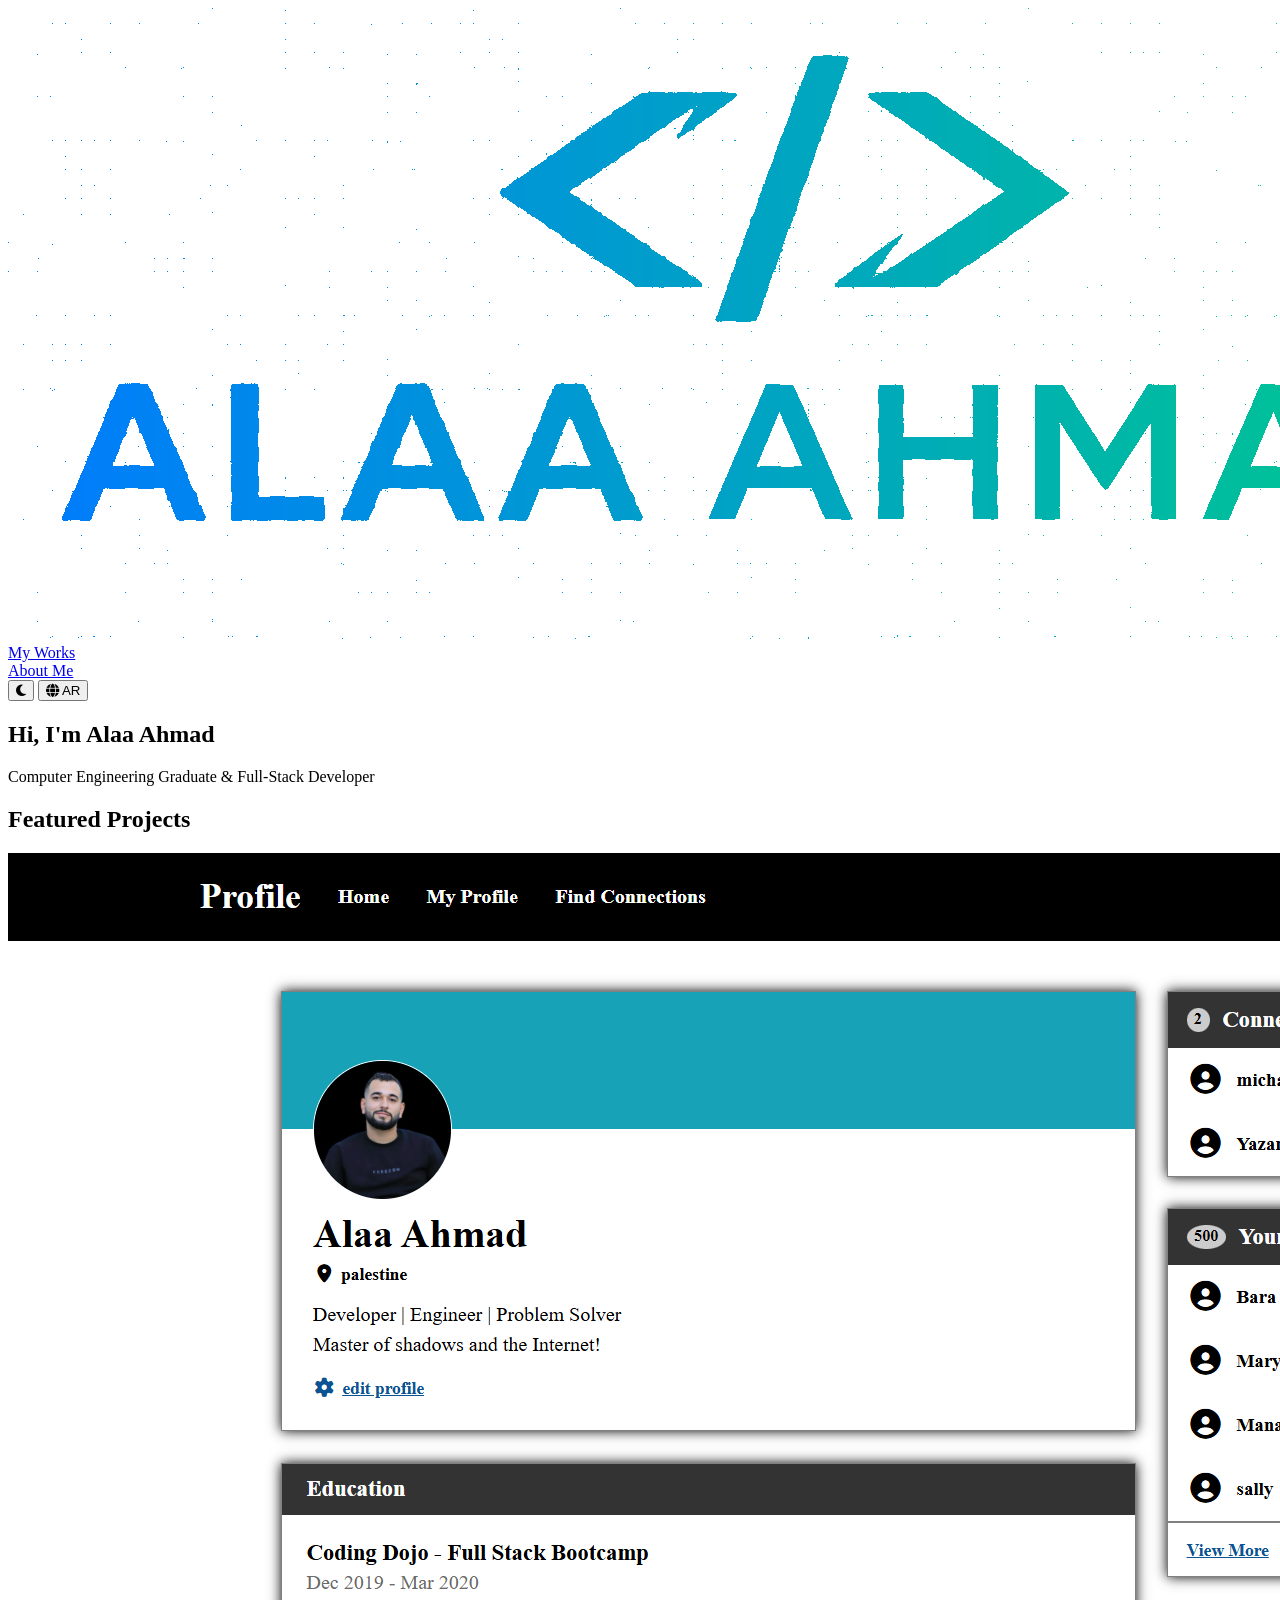
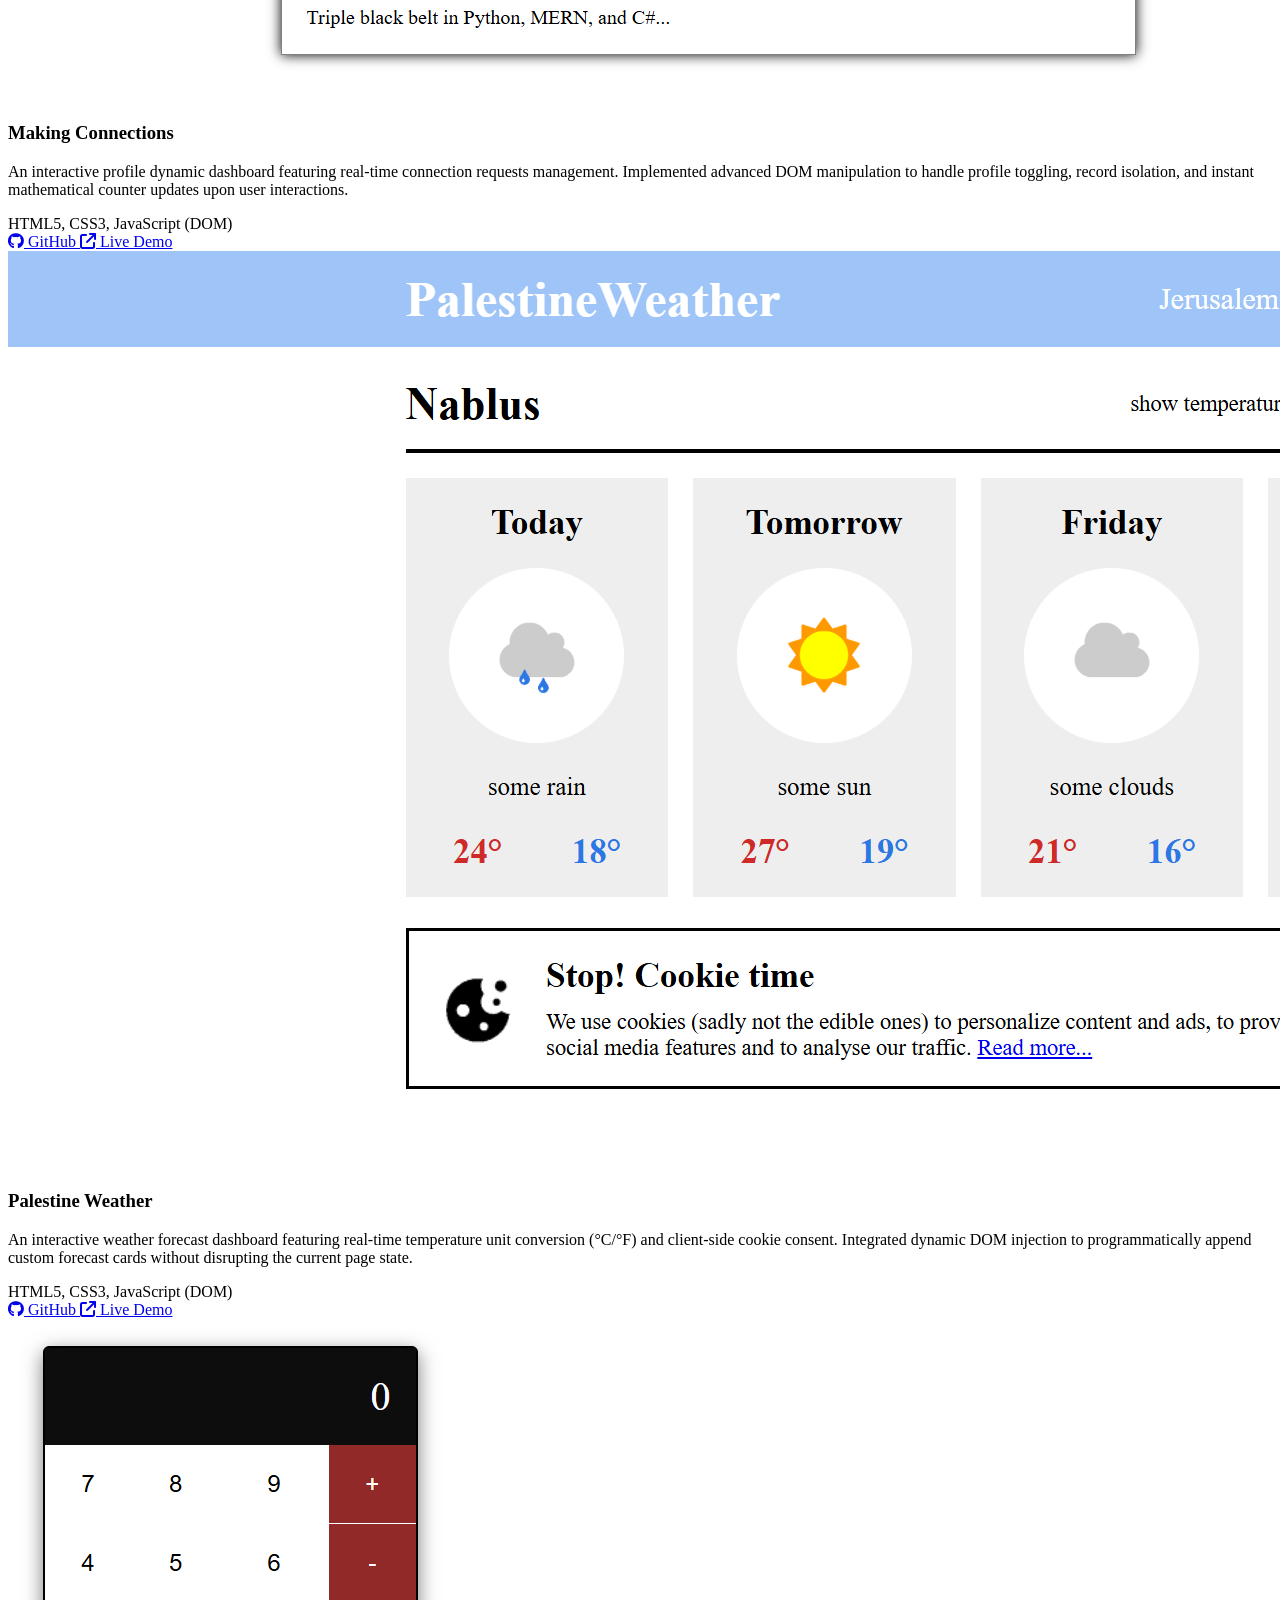
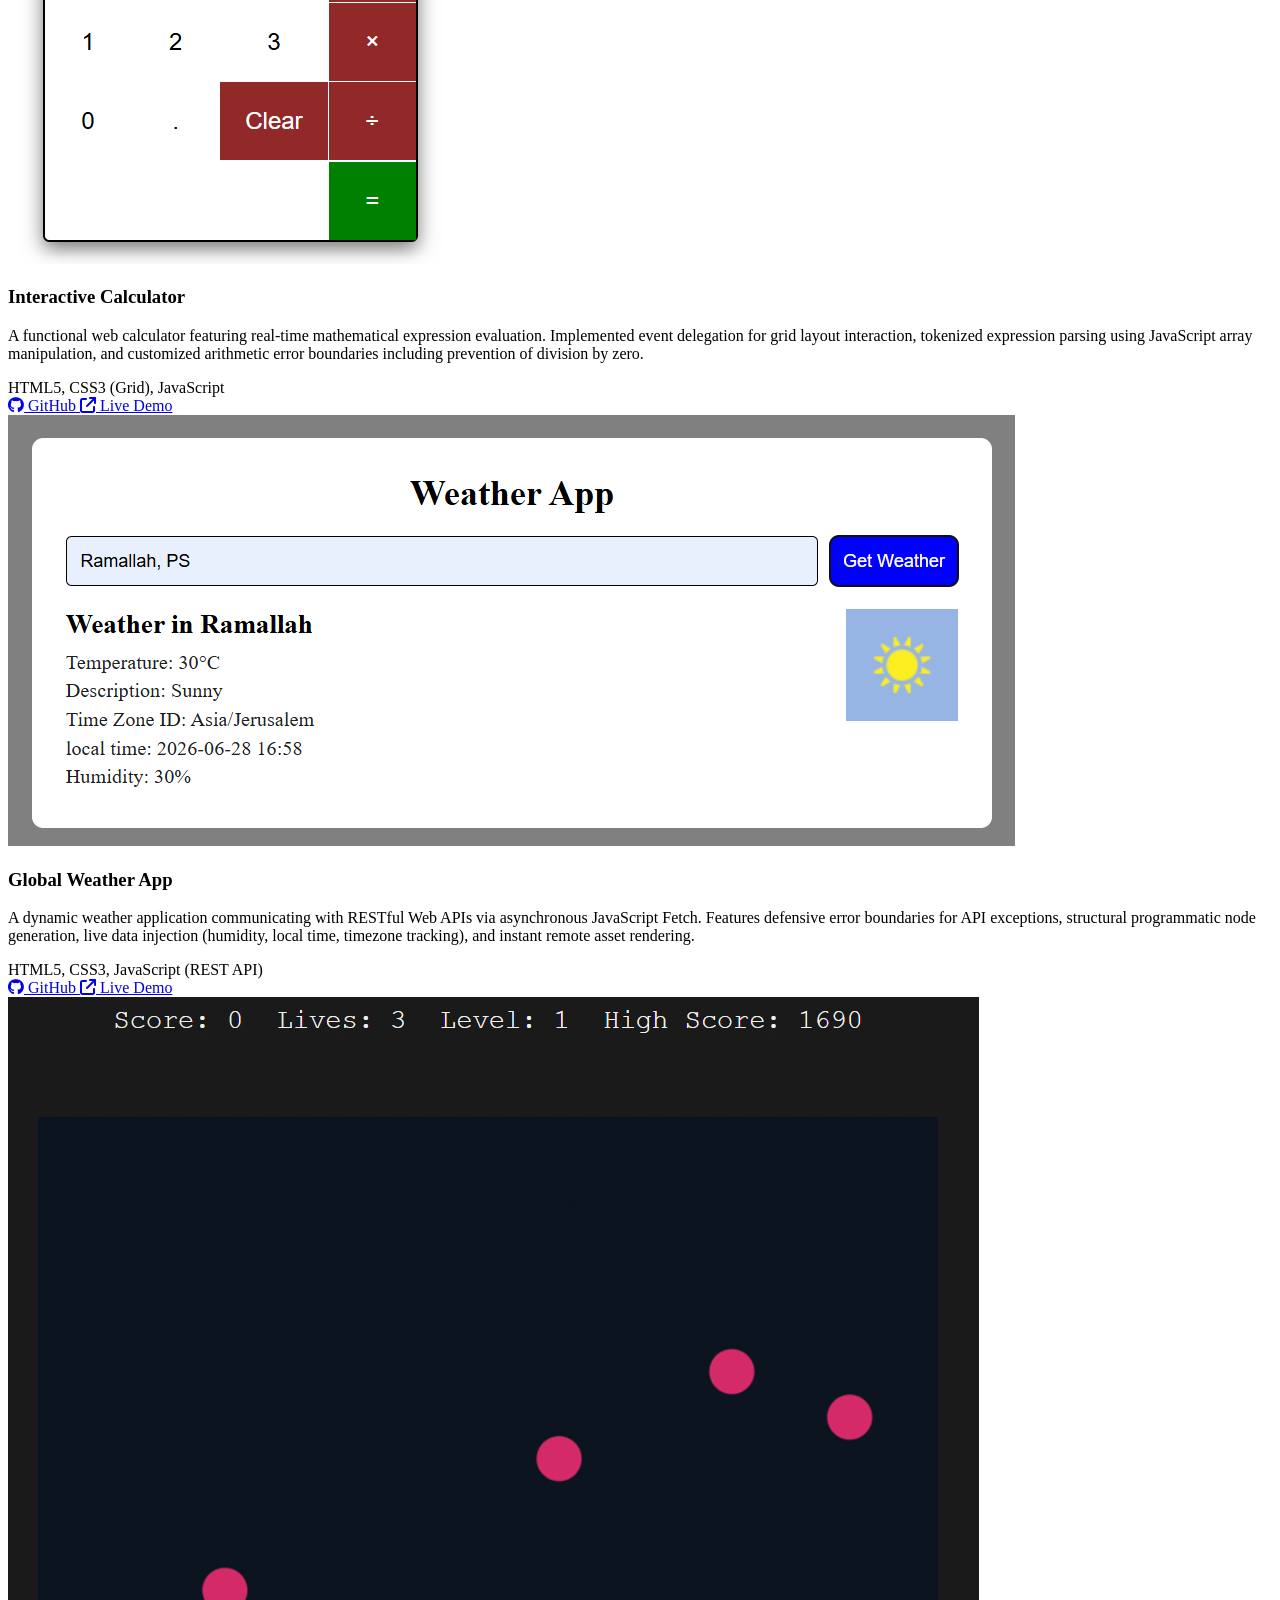
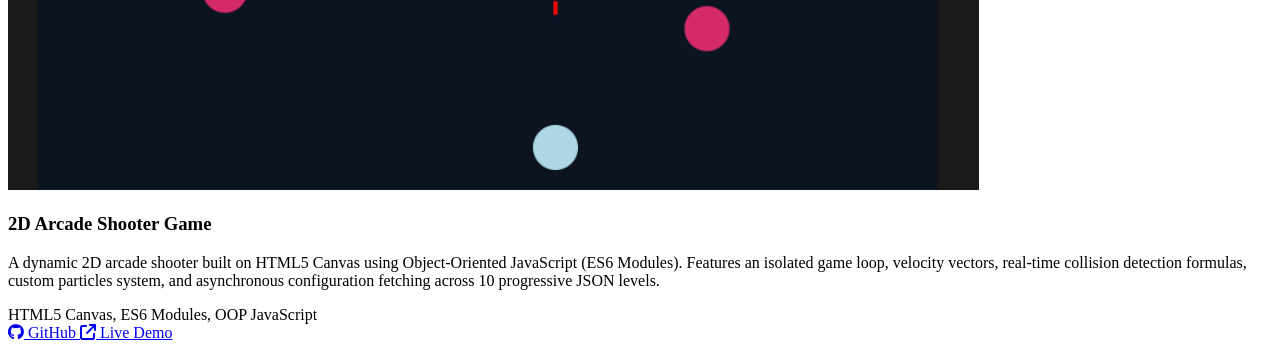
==== index.html @ a3a43dff "this is my v1 portfolio" ====
<!doctype html>
<html lang="en" dir="ltr">
  <head>
    <meta charset="UTF-8" />
    <meta name="viewport" content="width=device-width, initial-scale=1.0" />
    <title>Alaa Ahmad | Portfolio</title>

    <meta
      name="description"
      content="Computer Engineering Graduate & Full-Stack Developer Portfolio - Alaa Ahmad"
    />
    <meta
      name="keywords"
      content="Alaa Ahmad, علاء أحمد, Full-Stack Developer, Computer Engineering, Portfolio, Birzeit University, Palestine"
    />
    <meta name="author" content="Alaa Ahmad" />

    <link rel="icon" type="image/png" href="images/AlaaAhmad_logo.png" />

    <!-- Stylesheets -->
    <link rel="stylesheet" href="CSS/styles.css" />
    <link
      rel="stylesheet"
      href="https://cdnjs.cloudflare.com/ajax/libs/font-awesome/6.5.1/css/all.min.css"
    />
  </head>
  <body>
    <!-- Noscript fallback -->
    <noscript>
      <div
        style="
          background: #e11d48;
          color: white;
          text-align: center;
          padding: 12px;
          font-family: sans-serif;
          font-weight: bold;
        "
      >
        Please enable JavaScript to experience the full features of this
        portfolio. / الرجاء تفعيل الجافا سكريبت لتصفح الموقع بالكامل.
      </div>
    </noscript>

    <!-- Navigation Header -->
    <header class="header-div">
      <div class="nav-div container">
        <a href="index.html" class="logo-link">
          <img
            src="images/AlaaAhmad_logo.png"
            alt="Alaa Ahmad Logo"
            class="nav-logo-img"
          />
        </a>
        <nav class="nav-links" aria-label="Main Navigation">
          <div>
            <a href="index.html" class="active" data-i18n="navWorks"
              >My Works</a
            >
          </div>
          <div><a href="about.html" data-i18n="navAbout">About Me</a></div>
        </nav>
        <div class="controls">
          <button id="theme-toggle" aria-label="Toggle Theme">
            <i class="fa-solid fa-moon"></i>
          </button>
          <button id="lang-toggle" aria-label="Toggle Language">
            <i class="fa-solid fa-globe"></i>
            <span data-i18n="langText">EN/AR</span>
          </button>
        </div>
      </div>
    </header>

    <!-- Hero Section -->
    <section class="hero container">
      <h1 data-i18n="heroTitle">Hi, I'm Alaa Ahmad</h1>
      <p data-i18n="heroSubtitle">
        Computer Engineering Graduate & Full-Stack Developer
      </p>
    </section>

    <!-- Main Content (Featured Projects) -->
    <main class="main-content container">
      <h2 class="section-title" data-i18n="sectionWorksTitle">
        Featured Projects
      </h2>
      <div class="projects-grid">
        <!-- Project 1 (Making Connections) -->
        <article class="project-card">
          <div class="project-img-wrapper">
            <img
              src="images/profile-project.png"
              alt="Making Connections"
              class="project-img"
            />
          </div>
          <div class="project-info">
            <h3 data-i18n="p1Title">Making Connections</h3>
            <p data-i18n="p1Desc">
              An interactive profile dynamic dashboard using JavaScript.
            </p>
            <span class="tags">HTML5, CSS3, JavaScript (DOM)</span>
            <div class="project-links">
              <a
                href="https://github.com/alaaMahmad/pootcamp_javaScript/tree/master/fourth_discussion/Making%20Connections"
                target="_blank"
                class="github-link"
              >
                <i class="fa-brands fa-github"></i> GitHub
              </a>
              <a
                href="https://alaaMahmad.github.io/pootcamp_javaScript/fourth_discussion/Making%20Connections/"
                target="_blank"
                class="demo-link"
              >
                <i class="fa-solid fa-arrow-up-right-from-square"></i>
                <span data-i18n="liveDemo">Live Demo</span>
              </a>
            </div>
          </div>
        </article>

        <!-- Project 2 (Palestine Weather) -->
        <article class="project-card">
          <div class="project-img-wrapper">
            <img
              src="images/PalestineWeather.png"
              alt="Palestine Weather"
              class="project-img"
            />
          </div>
          <div class="project-info">
            <h3 data-i18n="p2Title">Palestine Weather</h3>
            <p data-i18n="p2Desc">
              A responsive weather forecast dashboard with live temperature
              conversion.
            </p>
            <span class="tags">HTML5, CSS3, JavaScript (DOM)</span>
            <div class="project-links">
              <a
                href="https://github.com/alaaMahmad/pootcamp_javaScript/tree/master/fourth_discussion/DojoWeather"
                target="_blank"
                class="github-link"
              >
                <i class="fa-brands fa-github"></i> GitHub
              </a>
              <a
                href="https://alaaMahmad.github.io/pootcamp_javaScript/fourth_discussion/DojoWeather/"
                target="_blank"
                class="demo-link"
              >
                <i class="fa-solid fa-arrow-up-right-from-square"></i>
                <span data-i18n="liveDemo">Live Demo</span>
              </a>
            </div>
          </div>
        </article>

        <!-- Project 3 (Calculator) -->
        <article class="project-card">
          <div class="project-img-wrapper">
            <img
              src="images/calculator.png"
              alt="Calculator"
              class="project-img"
            />
          </div>
          <div class="project-info">
            <h3 data-i18n="p3Title">Interactive Calculator</h3>
            <p data-i18n="p3Desc">
              A functional grid-layout web calculator with evaluation error
              boundaries.
            </p>
            <span class="tags">HTML5, CSS3 (Grid), JavaScript</span>
            <div class="project-links">
              <a
                href="https://github.com/alaaMahmad/Grids-apps-projects/tree/master/calculator"
                target="_blank"
                class="github-link"
              >
                <i class="fa-brands fa-github"></i> GitHub
              </a>
              <a
                href="https://alaaMahmad.github.io/Grids-apps-projects/calculator/"
                target="_blank"
                class="demo-link"
              >
                <i class="fa-solid fa-arrow-up-right-from-square"></i>
                <span data-i18n="liveDemo">Live Demo</span>
              </a>
            </div>
          </div>
        </article>

        <!-- Project 4 (Global Weather App) -->
        <article class="project-card">
          <div class="project-img-wrapper">
            <img
              src="images/WeatherApp.png"
              alt="Global Weather App"
              class="project-img"
            />
          </div>
          <div class="project-info">
            <h3 data-i18n="p4Title">Global Weather App</h3>
            <p data-i18n="p4Desc">
              A dynamic weather app fetching remote data from REST APIs via
              Fetch.
            </p>
            <span class="tags">HTML5, CSS3, JavaScript (REST API)</span>
            <div class="project-links">
              <a
                href="https://github.com/alaaMahmad/Grids-apps-projects/tree/master/Weather%20App"
                target="_blank"
                class="github-link"
              >
                <i class="fa-brands fa-github"></i> GitHub
              </a>
              <a
                href="https://alaaMahmad.github.io/Grids-apps-projects/Weather%20App/"
                target="_blank"
                class="demo-link"
              >
                <i class="fa-solid fa-arrow-up-right-from-square"></i>
                <span data-i18n="liveDemo">Live Demo</span>
              </a>
            </div>
          </div>
        </article>

        <!-- Project 5 (2D Arcade Shooter Game) -->
        <article class="project-card">
          <div class="project-img-wrapper">
            <img
              src="images/gameProject.png"
              alt="2D Arcade Shooter Game"
              class="project-img"
            />
          </div>
          <div class="project-info">
            <h3 data-i18n="p5Title">2D Arcade Shooter Game</h3>
            <p data-i18n="p5Desc">
              An advanced 2D arcade shooter built on HTML5 Canvas using
              Object-Oriented JS modules.
            </p>
            <span class="tags">HTML5 Canvas, ES6 Modules, OOP JavaScript</span>
            <div class="project-links">
              <a
                href="https://github.com/alaaMahmad/Grids-apps-projects/tree/master/game_project"
                target="_blank"
                class="github-link"
              >
                <i class="fa-brands fa-github"></i> GitHub
              </a>
              <a
                href="https://alaaMahmad.github.io/Grids-apps-projects/game_project/"
                target="_blank"
                class="demo-link"
              >
                <i class="fa-solid fa-arrow-up-right-from-square"></i>
                <span data-i18n="liveDemo">Live Demo</span>
              </a>
            </div>
          </div>
        </article>
      </div>
    </main>

    <script src="js/main.js"></script>
  </body>
</html>
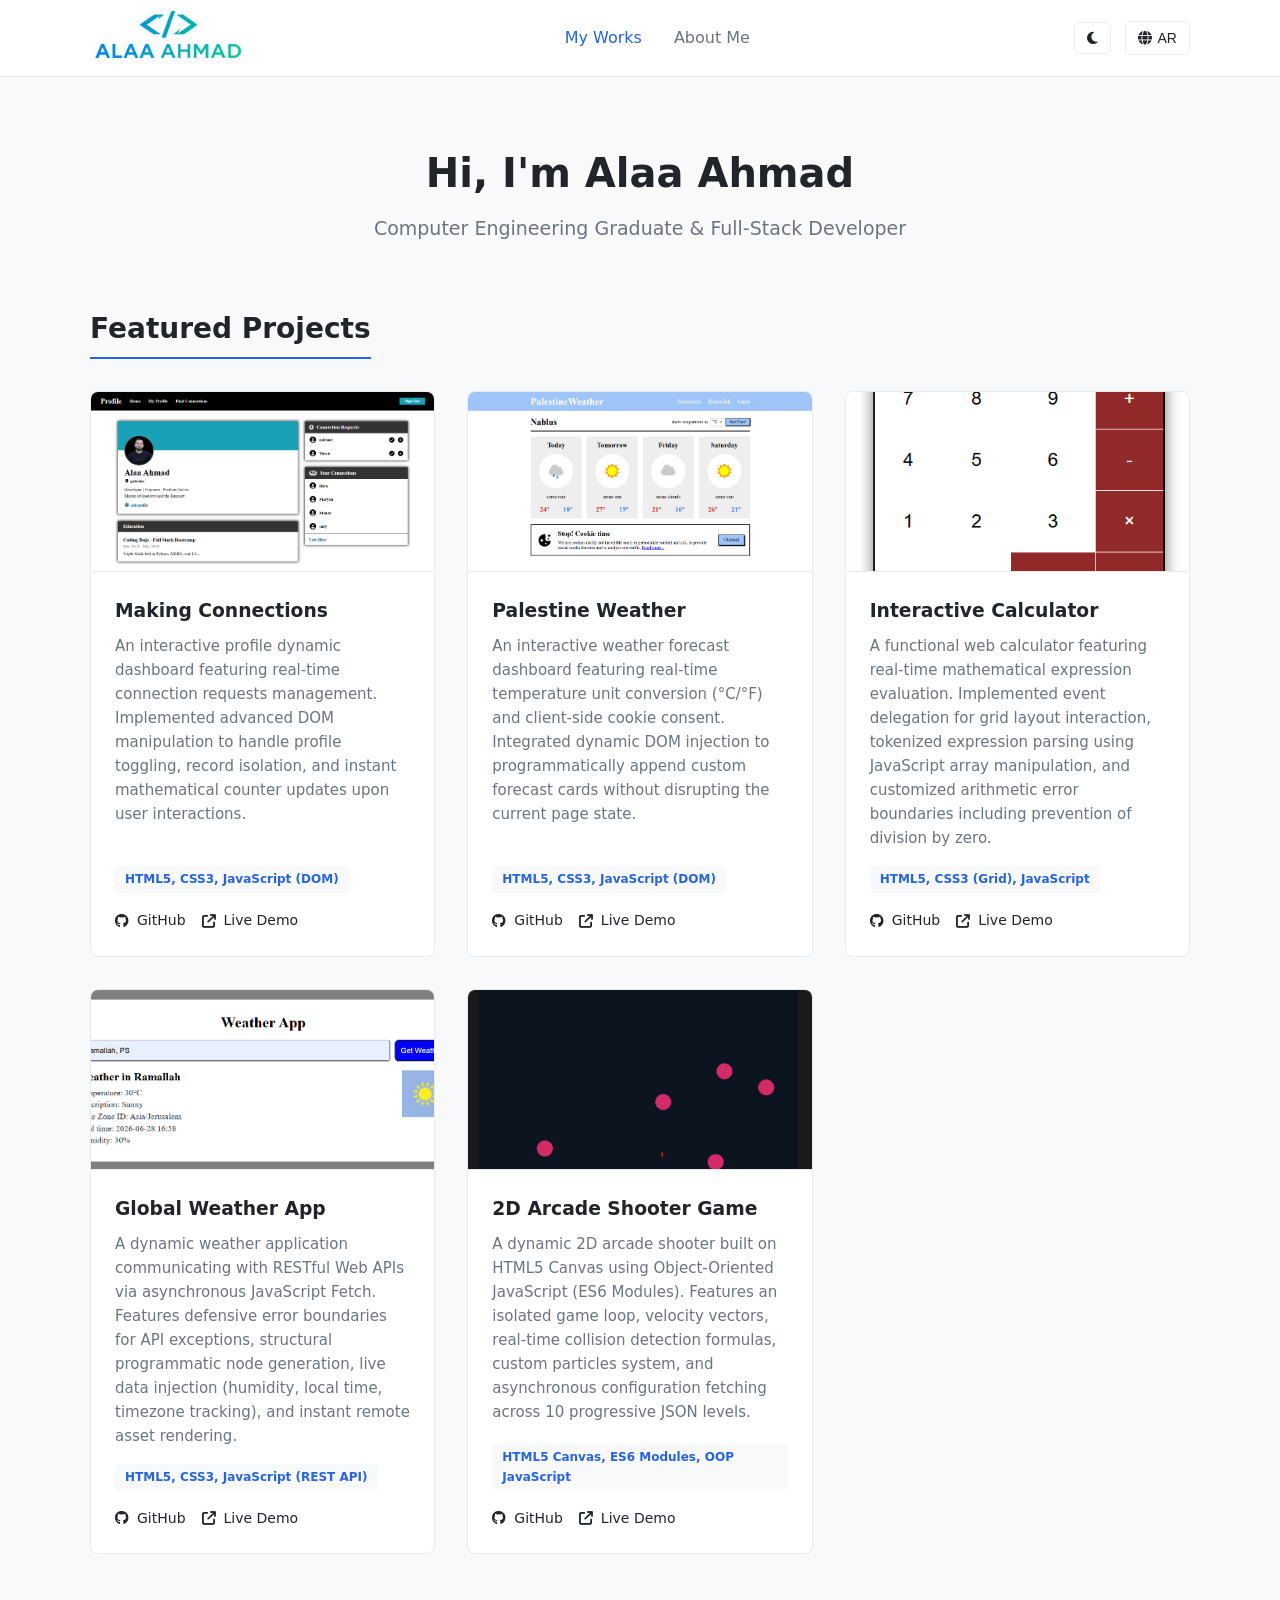
==== commit 1e9bec11: "edit this  <link rel="stylesheet" href="CSS/styles.css" /> to this   <link rel="stylesheet" href="./" ====
--- a/index.html
+++ b/index.html
@@ -18,7 +18,7 @@
     <link rel="icon" type="image/png" href="images/AlaaAhmad_logo.png" />
 
     <!-- Stylesheets -->
-    <link rel="stylesheet" href="CSS/styles.css" />
+    <link rel="stylesheet" href="./css/styles.css" />
     <link
       rel="stylesheet"
       href="https://cdnjs.cloudflare.com/ajax/libs/font-awesome/6.5.1/css/all.min.css"
--- a/css/styles.css
+++ b/css/styles.css
@@ -0,0 +1,344 @@
+/* ==========================================================================
+   1. Global Reset & Theme Variables
+   ========================================================================== */
+* {
+    margin: 0px;
+    padding: 0px;
+    box-sizing: border-box;
+}
+
+:root {
+    /* Light Mode Variables */
+    --bg-primary: #f8f9fa;
+    --bg-surface: #ffffff;
+    --text-primary: #212529;
+    --text-secondary: #6c757d;
+    --accent: #2563eb;
+    --border-color: rgba(0, 0, 0, 0.08);
+    --shadow-color: rgba(0, 0, 0, 0.1);
+}
+
+body.dark {
+    /* Dark Mode Variables Override */
+    --bg-primary: #0f172a;
+    --bg-surface: #1e293b;
+    --text-primary: #f8fafc;
+    --text-secondary: #94a3b8;
+    --accent: #38bdf8;
+    --border-color: rgba(255, 255, 255, 0.08);
+    --shadow-color: rgba(0, 0, 0, 0.3);
+}
+
+body {
+    font-family: system-ui, -apple-system, BlinkMacSystemFont, 'Segoe UI', Roboto, sans-serif;
+    line-height: 1.6;
+    background-color: var(--bg-primary);
+    color: var(--text-primary);
+}
+
+/* ==========================================================================
+   2. Structural Layout Styles
+   ========================================================================== */
+.container {
+    width: 90%;
+    max-width: 1100px;
+    margin: 0px auto;
+}
+
+/* ==========================================================================
+   3. Navigation Header
+   ========================================================================== */
+.header-div {
+    background-color: var(--bg-surface);
+    border-bottom: 1px solid var(--border-color);
+    padding: 6px 0px;
+    position: sticky;
+    top: 0px;
+    z-index: 100;
+}
+
+.nav-div {
+    display: flex;
+    justify-content: space-between;
+    align-items: center;
+    min-height: 64px;
+}
+
+.logo-link {
+    display: inline-flex;
+    align-items: center;
+    text-decoration: none;
+    height: 100%;
+}
+
+.nav-logo-img {
+    height: 64px;
+    width: auto;
+    display: block;
+    object-fit: contain;
+    filter: drop-shadow(0px 2px 4px rgba(0, 0, 0, 0.06));
+    transition: transform 0.2s ease;
+}
+
+.logo-link:hover .nav-logo-img {
+    transform: scale(1.03);
+}
+
+.nav-links {
+    display: flex;
+    gap: 32px;
+}
+
+.nav-links a {
+    text-decoration: none;
+    font-weight: 500;
+    color: var(--text-secondary);
+    transition: color 0.2s;
+}
+
+.nav-links a:hover, 
+.nav-links a.active {
+    color: var(--accent);
+}
+
+/* Controls & Buttons (Supports Arabic RTL layout seamlessly) */
+.controls button {
+    background: none;
+    padding: 8px 12px;
+    cursor: pointer;
+    border-radius: 6px;
+    font-size: 14px;
+    border: 1px solid var(--border-color);
+    color: var(--text-primary);
+    margin-inline-start: 8px; /* Uses Logical Properties instead of margin-left */
+    transition: background-color 0.2s, border-color 0.2s;
+    display: inline-flex;
+    align-items: center;
+    gap: 6px;
+}
+
+.controls button:hover {
+    background-color: var(--bg-primary);
+}
+
+.controls button i {
+    font-size: 14px;
+}
+
+/* ==========================================================================
+   4. Hero Section
+   ========================================================================== */
+.hero {
+    padding: 64px 0px 32px 0px;
+    text-align: center;
+}
+
+.hero h1 {
+    font-size: 40px;
+    margin-bottom: 8px;
+}
+
+.hero p {
+    font-size: 19px;
+    color: var(--text-secondary);
+}
+
+.section-title {
+    margin: 32px 0px;
+    font-size: 28px;
+    display: inline-block;
+    padding-bottom: 5px;
+    border-bottom: 2px solid var(--accent);
+}
+
+/* ==========================================================================
+   5. Projects Grid & Cards
+   ========================================================================== */
+.projects-grid {
+    display: grid;
+    grid-template-columns: repeat(auto-fit, minmax(300px, 1fr));
+    gap: 32px;
+    margin-bottom: 64px;
+}
+
+.project-card {
+    background-color: var(--bg-surface);
+    border: 1px solid var(--border-color);
+    border-radius: 8px;
+    overflow: hidden;
+    transition: transform 0.2s, box-shadow 0.2s;
+    display: flex;
+    flex-direction: column;
+}
+
+.project-card:hover {
+    transform: translateY(-4px);
+    box-shadow: 0px 10px 15px -3px var(--shadow-color);
+}
+
+.project-img-wrapper {
+    width: 100%;
+    height: 180px;
+    overflow: hidden;
+    border-bottom: 1px solid var(--border-color);
+}
+
+.project-img {
+    width: 100%;
+    height: 100%;
+    object-fit: cover; /* Fixed duplicate code from contain to cover */
+    transition: transform 0.3s ease;
+}
+
+.project-card:hover .project-img {
+    transform: scale(1.05);
+}
+
+.project-info {
+    padding: 24px;
+    display: flex;
+    flex-direction: column;
+    flex-grow: 1;
+}
+
+.project-info h3 {
+    margin-bottom: 8px;
+}
+
+.project-info p {
+    font-size: 15px;
+    margin-bottom: 16px;
+    color: var(--text-secondary);
+    flex-grow: 1;
+}
+
+.tags {
+    font-size: 12px;
+    padding: 4px 10px;
+    border-radius: 4px;
+    font-weight: bold;
+    align-self: flex-start;
+    background-color: var(--bg-primary);
+    color: var(--accent);
+}
+
+.project-links {
+    display: flex;
+    gap: 16px; 
+    margin-top: 16px;
+    
+}
+.demo-link {
+    display: inline-flex;
+    align-items: center;
+    gap: 8px;
+    color: var(--text-primary);
+    text-decoration: none;
+    font-size: 14px;
+    font-weight: 500;
+    transition: opacity 0.2s;
+}
+.demo-link:hover {
+    text-decoration: underline;
+    opacity: 0.8;
+}
+
+.github-link {
+    display: inline-flex;
+    align-items: center;
+    gap: 8px;
+    color: var(--text-primary);
+    text-decoration: none;
+    font-size: 14px;
+    font-weight: 500;
+    transition: color 0.2s;
+}
+
+.github-link:hover {
+    color: var(--accent);
+}
+
+/* ==========================================================================
+   6. About & Profile Section
+   ========================================================================== */
+.about-container {
+    padding-top: 32px;
+    display: flex;
+    flex-direction: column;
+    gap: 48px;
+    margin-bottom: 64px;
+}
+
+.profile-area {
+    display: flex;
+    align-items: center;
+    gap: 24px;
+    margin-bottom: 24px;
+}
+
+.profile-img {
+    width: 100px;
+    height: 100px;
+    border-radius: 50%;
+    object-fit: cover;
+    border: 3px solid var(--accent);
+    transition: border-color 0.3s ease;
+}
+
+.about-content p {
+    font-size: 17px;
+    margin-bottom: 24px;
+}
+
+.skills-container {
+    display: flex;
+    flex-wrap: wrap;
+    gap: 8px;
+    margin-top: 8px;
+}
+
+.skill-tag {
+    padding: 6px 12px;
+    border-radius: 20px;
+    font-size: 14px;
+    background-color: var(--bg-surface);
+    border: 1px solid var(--border-color);
+}
+
+/* ==========================================================================
+   7. Contact Section
+   ========================================================================== */
+.contact-section {
+    padding: 32px;
+    border-radius: 8px;
+    background-color: var(--bg-surface);
+    border: 1px solid var(--border-color);
+}
+
+.contact-section h2 {
+    margin-bottom: 8px;
+}
+
+.contact-prompt {
+    color: var(--text-secondary);
+}
+
+.contact-list {
+    margin-top: 16px;
+}
+
+.contact-item {
+    margin-bottom: 12px;
+    display: flex;
+    align-items: center;
+    gap: 10px;
+}
+
+.contact-item a {
+    text-decoration: none;
+    color: var(--accent);
+}
+
+.contact-icon {
+    color: var(--accent);
+}
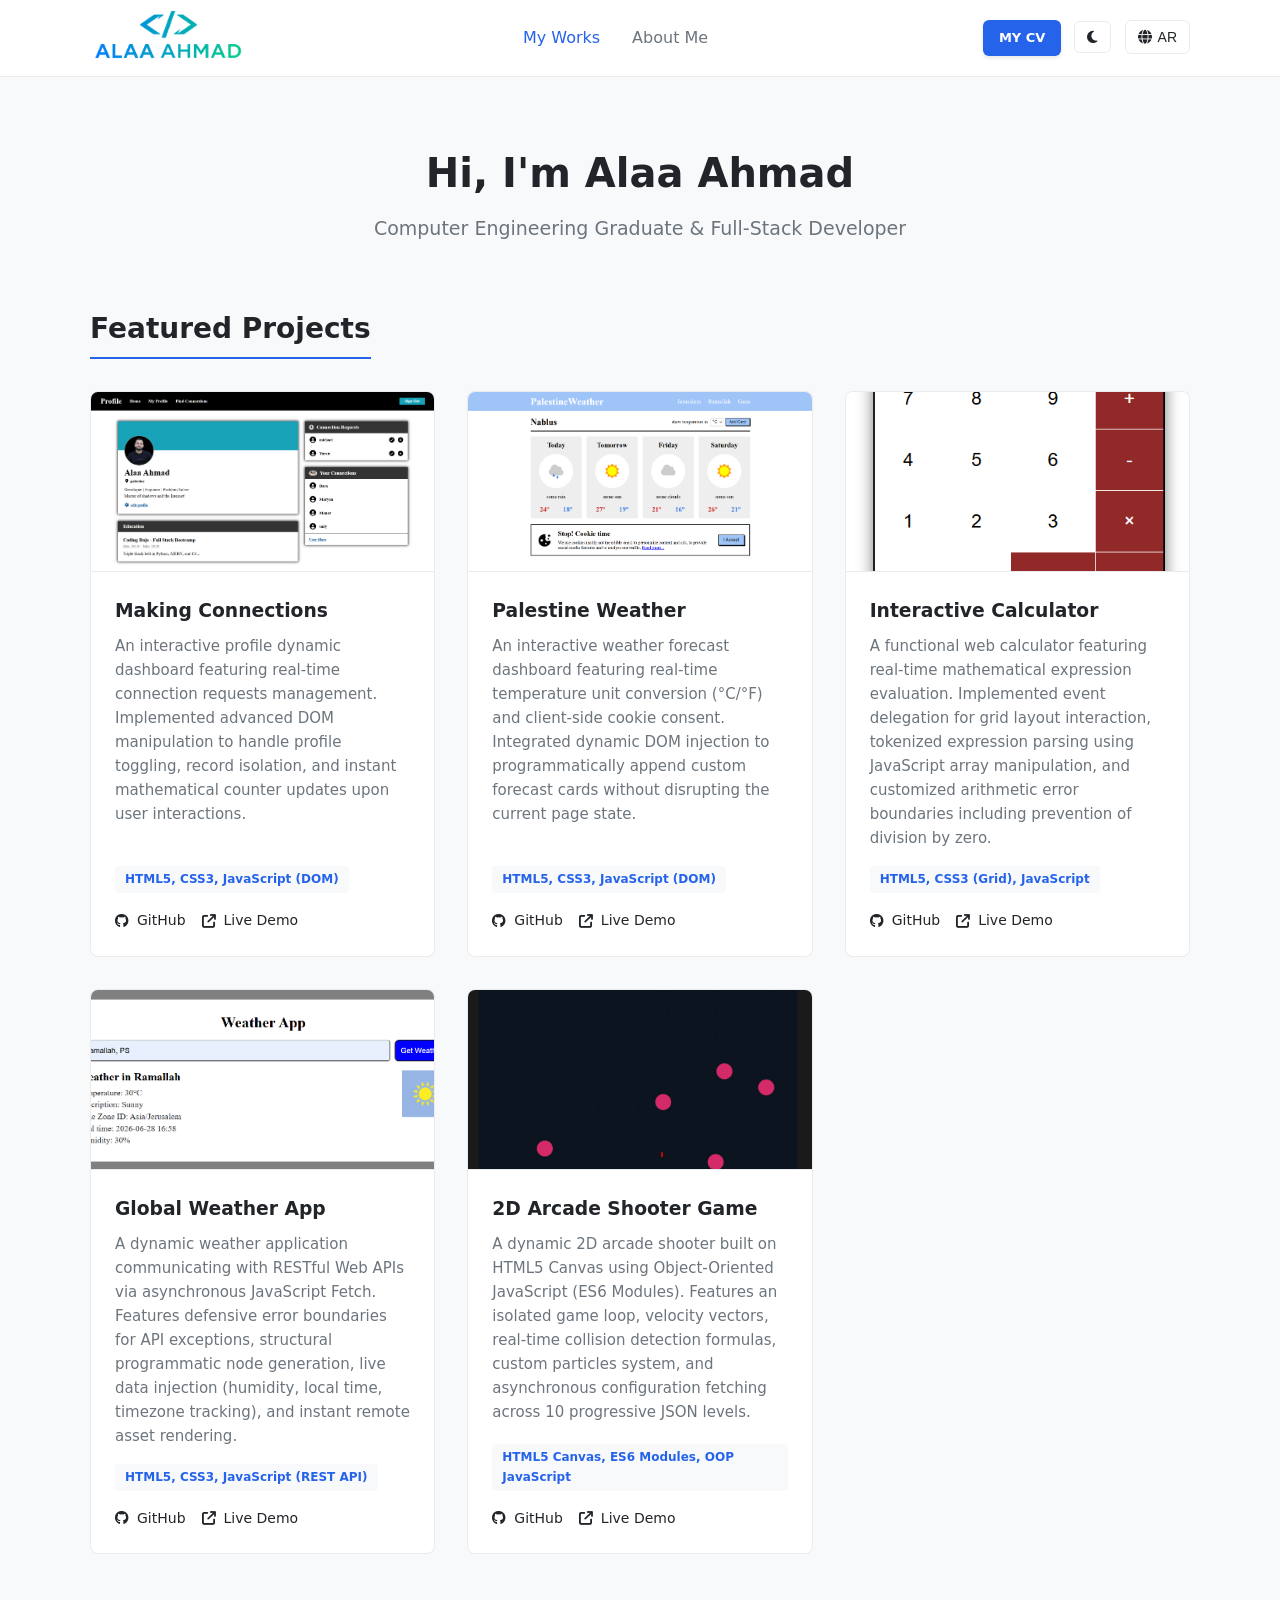
==== commit a2dde0d7: "add btn to download CV in nav" ====
--- a/index.html
+++ b/index.html
@@ -25,23 +25,6 @@
     />
   </head>
   <body>
-    <!-- Noscript fallback -->
-    <noscript>
-      <div
-        style="
-          background: #e11d48;
-          color: white;
-          text-align: center;
-          padding: 12px;
-          font-family: sans-serif;
-          font-weight: bold;
-        "
-      >
-        Please enable JavaScript to experience the full features of this
-        portfolio. / الرجاء تفعيل الجافا سكريبت لتصفح الموقع بالكامل.
-      </div>
-    </noscript>
-
     <!-- Navigation Header -->
     <header class="header-div">
       <div class="nav-div container">
@@ -61,6 +44,15 @@
           <div><a href="about.html" data-i18n="navAbout">About Me</a></div>
         </nav>
         <div class="controls">
+          <a
+            href="Alaa_Ahmad_CV.pdf"
+            download="Alaa_Ahmad_CV.pdf"
+            class="btn-download-nav"
+            data-i18n="downloadCV"
+          >
+            <i class="fa-solid fa-file-arrow-down"></i>
+            <span>MY CV</span>
+          </a>
           <button id="theme-toggle" aria-label="Toggle Theme">
             <i class="fa-solid fa-moon"></i>
           </button>
--- a/css/styles.css
+++ b/css/styles.css
@@ -1,6 +1,4 @@
-/* ==========================================================================
-   1. Global Reset & Theme Variables
-   ========================================================================== */
+/* 1. Global Reset & Theme Variables */
 * {
     margin: 0px;
     padding: 0px;
@@ -36,25 +34,21 @@
     color: var(--text-primary);
 }
 
-/* ==========================================================================
-   2. Structural Layout Styles
-   ========================================================================== */
+ /* 2. Structural Layout Styles */
 .container {
     width: 90%;
     max-width: 1100px;
     margin: 0px auto;
 }
 
-/* ==========================================================================
-   3. Navigation Header
-   ========================================================================== */
+ /* 3. Navigation Header */
 .header-div {
     background-color: var(--bg-surface);
     border-bottom: 1px solid var(--border-color);
     padding: 6px 0px;
     position: sticky;
     top: 0px;
-    z-index: 100;
+    z-index: 1000;
 }
 
 .nav-div {
@@ -76,7 +70,6 @@
     width: auto;
     display: block;
     object-fit: contain;
-    filter: drop-shadow(0px 2px 4px rgba(0, 0, 0, 0.06));
     transition: transform 0.2s ease;
 }
 
@@ -125,9 +118,7 @@
     font-size: 14px;
 }
 
-/* ==========================================================================
-   4. Hero Section
-   ========================================================================== */
+ /* 4. Hero Section */
 .hero {
     padding: 64px 0px 32px 0px;
     text-align: center;
@@ -151,9 +142,7 @@
     border-bottom: 2px solid var(--accent);
 }
 
-/* ==========================================================================
-   5. Projects Grid & Cards
-   ========================================================================== */
+ /* 5. Projects Grid & Cards */
 .projects-grid {
     display: grid;
     grid-template-columns: repeat(auto-fit, minmax(300px, 1fr));
@@ -173,7 +162,8 @@
 
 .project-card:hover {
     transform: translateY(-4px);
-    box-shadow: 0px 10px 15px -3px var(--shadow-color);
+    box-shadow: 0px 10px 15px -3px var(--shadow-color); 
+/* box-shadow: Horizontal Offset,Vertical Offset,Blur Radius,Spread Radius,Shadow Color*/
 }
 
 .project-img-wrapper {
@@ -258,9 +248,7 @@
     color: var(--accent);
 }
 
-/* ==========================================================================
-   6. About & Profile Section
-   ========================================================================== */
+ /* 6. About & Profile Section */
 .about-container {
     padding-top: 32px;
     display: flex;
@@ -305,9 +293,7 @@
     border: 1px solid var(--border-color);
 }
 
-/* ==========================================================================
-   7. Contact Section
-   ========================================================================== */
+/* 7. Contact Section */
 .contact-section {
     padding: 32px;
     border-radius: 8px;
@@ -341,4 +327,25 @@
 
 .contact-icon {
     color: var(--accent);
-}+}
+
+
+.btn-download-nav {
+    display: inline-flex;
+    align-items: center;
+    gap: 8px;
+    background-color: var(--accent);
+    color: #ffffff !important; 
+    padding: 8px 16px;
+    border-radius: 6px;
+    text-decoration: none;
+    font-weight: 600;
+    font-size: 13px;
+    transition: transform 0.2s ease, box-shadow 0.2s ease;
+    box-shadow: 0px 2px 4px var(--shadow-color);
+}
+
+.btn-download-nav:hover {
+    transform: translateY(-1px);
+    box-shadow: 0px 4px 12px var(--shadow-color);
+}
